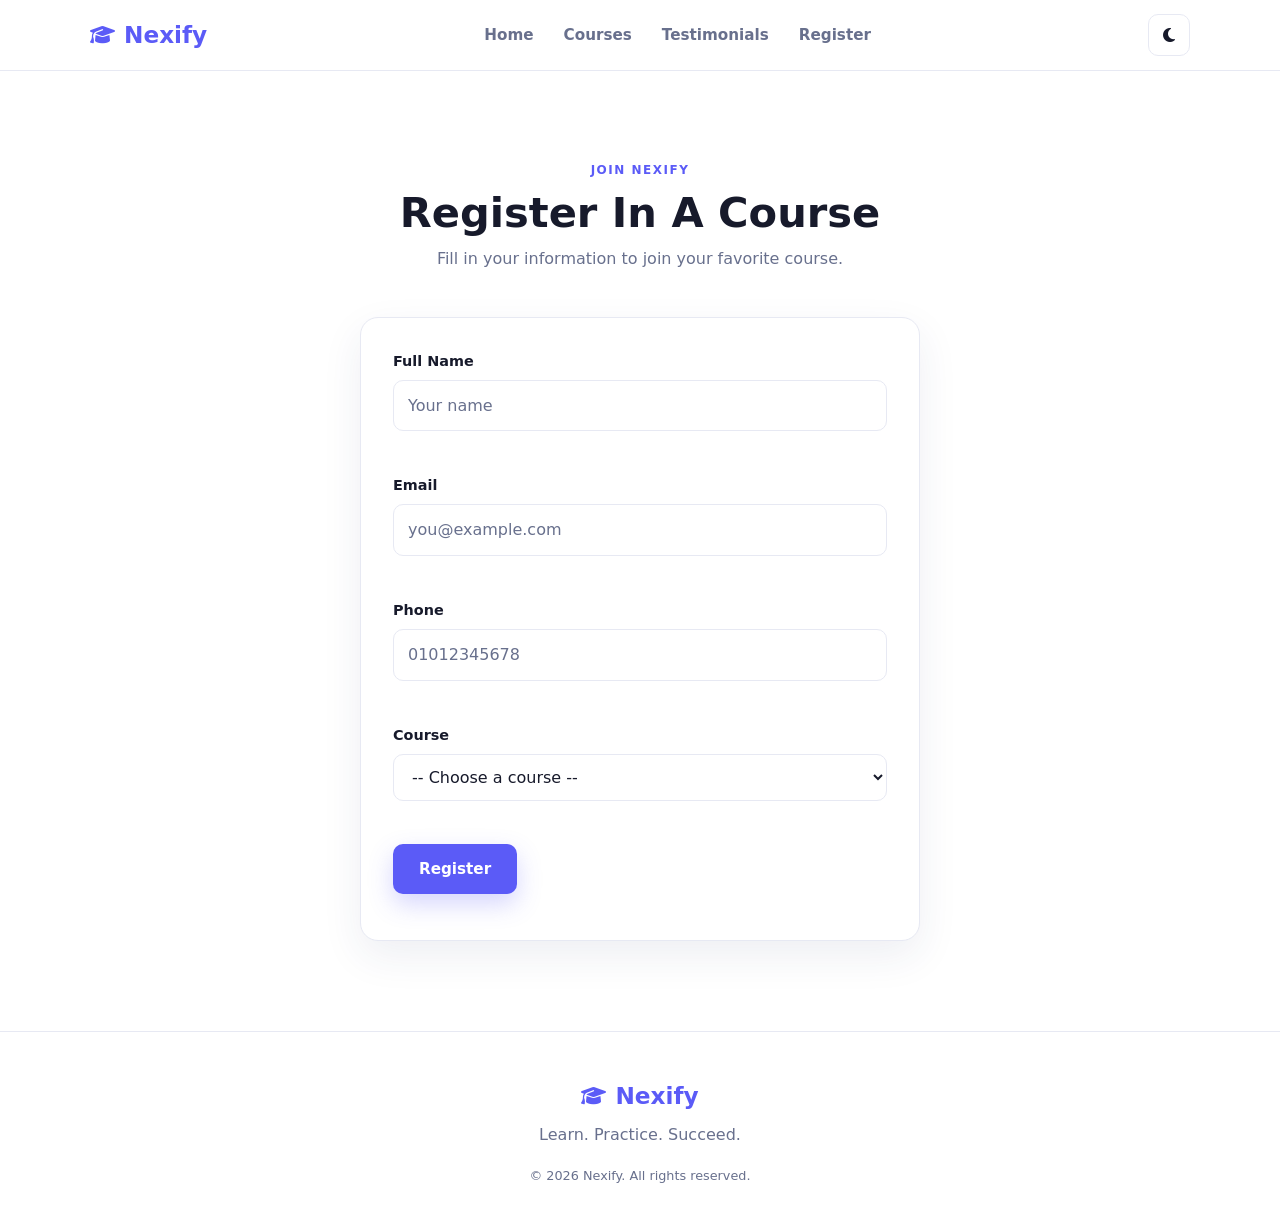
==== register.html @ 7db86cb8 "Add project2 files" ====
<!DOCTYPE html>
<html lang="en" data-theme="light">

<head>
    <meta charset="UTF-8">
    <meta name="viewport" content="width=device-width, initial-scale=1.0">

    <title>Register | Nexify Courses</title>

    <link rel="stylesheet"
        href="https://cdnjs.cloudflare.com/ajax/libs/font-awesome/6.5.1/css/all.min.css">

    <link rel="stylesheet" href="style.css">
</head>

<body>

    <!-- Header -->
    <header class="header">

        <div class="container header-inner">

            <a href="index.html" class="logo">
                <i class="fa-solid fa-graduation-cap"></i>
                Nexify
            </a>

            <nav id="nav" class="nav">

                <a href="index.html">Home</a>

                <a href="index.html#courses">
                    Courses
                </a>

                <a href="index.html#testimonials">
                    Testimonials
                </a>

                <a href="register.html">
                    Register
                </a>

            </nav>

            <div class="header-actions">

                <button id="theme-btn"
                    class="icon-btn"
                    aria-label="Toggle theme">

                    <i class="fa-solid fa-moon"></i>

                </button>

                <button id="menu-btn"
                    class="icon-btn menu-btn"
                    aria-label="Toggle menu">

                    <i class="fa-solid fa-bars"></i>

                </button>

            </div>

        </div>

    </header>


    <!-- Register Section -->
    <section class="section">

        <div class="container">

            <div class="section-heading">

                <p>JOIN NEXIFY</p>

                <h1 class="section-title">
                    Register In A Course
                </h1>

                <span>
                    Fill in your information to join your favorite course.
                </span>

            </div>


            <!-- Registration Form -->
            <form id="register-form"
                class="form"
                novalidate>


                <!-- Name -->
                <div class="field">

                    <label for="name">
                        Full Name
                    </label>

                    <input
                        type="text"
                        id="name"
                        placeholder="Your name"
                    >

                    <small class="error"></small>

                </div>


                <!-- Email -->
                <div class="field">

                    <label for="email">
                        Email
                    </label>

                    <input
                        type="email"
                        id="email"
                        placeholder="you@example.com"
                    >

                    <small class="error"></small>

                </div>


                <!-- Phone -->
                <div class="field">

                    <label for="phone">
                        Phone
                    </label>

                    <input
                        type="text"
                        id="phone"
                        placeholder="01012345678"
                    >

                    <small class="error"></small>

                </div>


                <!-- Course -->
                <div class="field">

                    <label for="course">
                        Course
                    </label>

                    <select id="course">

                        <option value="">
                            -- Choose a course --
                        </option>

                    </select>

                    <small class="error"></small>

                </div>


                <button
                    type="submit"
                    class="btn">

                    Register

                </button>


                <p
                    id="form-success"
                    class="success">
                </p>

            </form>

        </div>

    </section>


    <!-- Footer -->
    <footer class="footer">

        <div class="container">

            <h2 class="logo">

                <i class="fa-solid fa-graduation-cap"></i>

                Nexify

            </h2>

            <p>
                Learn. Practice. Succeed.
            </p>

            <p class="copyright">
                &copy; 2026 Nexify. All rights reserved.
            </p>

        </div>

    </footer>


    <script src="register.js"></script>

</body>

</html>
---- style.css ----
/* =========================
   Theme
========================= */

:root,
[data-theme="light"] {
    --bg: #ffffff;
    --bg-alt: #f5f7ff;
    --text: #171a2b;
    --muted: #68708d;
    --card: #ffffff;
    --border: #e7e9f3;
    --primary: #5b5bf7;
    --primary-dark: #4545d8;
    --primary-text: #ffffff;
    --success: #20a36a;
    --danger: #e5484d;
    --shadow: 0 15px 40px rgba(40, 45, 100, 0.08);
}

[data-theme="dark"] {
    --bg: #0b0e19;
    --bg-alt: #111526;
    --text: #f4f5ff;
    --muted: #9ba3c2;
    --card: #171c31;
    --border: #292f4b;
    --primary: #7774ff;
    --primary-dark: #625ff0;
    --primary-text: #ffffff;
    --success: #36c98a;
    --danger: #ff6268;
    --shadow: 0 15px 40px rgba(0, 0, 0, 0.3);
}


/* =========================
   Reset
========================= */

* {
    box-sizing: border-box;
    margin: 0;
    padding: 0;
}

html {
    scroll-behavior: smooth;
    scroll-padding-top: 70px;
}

body {
    font-family: "Segoe UI", system-ui, sans-serif;
    background: var(--bg);
    color: var(--text);
    line-height: 1.6;
    transition: background 0.3s, color 0.3s;
}

a {
    color: inherit;
    text-decoration: none;
}

button,
input,
select {
    font: inherit;
}

button {
    cursor: pointer;
}

.container {
    width: min(1100px, 92%);
    margin-inline: auto;
}


/* =========================
   Header
========================= */

.header {
    position: sticky;
    top: 0;
    z-index: 50;

    background: rgba(255, 255, 255, 0.88);
    border-bottom: 1px solid var(--border);

    backdrop-filter: blur(12px);

    transition: 0.3s;
}

[data-theme="dark"] .header {
    background: rgba(11, 14, 25, 0.88);
}

.header-inner {
    height: 70px;

    display: flex;
    align-items: center;
    justify-content: space-between;
}

.logo {
    display: flex;
    align-items: center;
    gap: 9px;

    color: var(--primary);

    font-size: 1.45rem;
    font-weight: 800;
}

.logo i {
    font-size: 1.25rem;
}

.nav {
    display: flex;
    align-items: center;
    gap: 30px;
}

.nav a {
    position: relative;

    color: var(--muted);

    font-size: 0.95rem;
    font-weight: 600;

    transition: color 0.3s;
}

.nav a::after {
    content: "";

    position: absolute;
    left: 0;
    bottom: -8px;

    width: 0;
    height: 2px;

    background: var(--primary);

    transition: width 0.3s;
}

.nav a:hover {
    color: var(--primary);
}

.nav a:hover::after {
    width: 100%;
}

.header-actions {
    display: flex;
    align-items: center;
    gap: 8px;
}

.icon-btn {
    width: 42px;
    height: 42px;

    display: grid;
    place-items: center;

    border: 1px solid var(--border);
    border-radius: 10px;

    background: var(--card);
    color: var(--text);

    transition: 0.3s;
}

.icon-btn:hover {
    border-color: var(--primary);
    color: var(--primary);

    transform: translateY(-2px);
}

.menu-btn {
    display: none;
}


/* =========================
   Hero
========================= */

.hero {
    position: relative;

    padding: 100px 0 80px;

    text-align: center;

    background:
        radial-gradient(
            circle at 20% 20%,
            rgba(91, 91, 247, 0.12),
            transparent 30%
        ),
        radial-gradient(
            circle at 80% 70%,
            rgba(124, 116, 255, 0.10),
            transparent 30%
        ),
        var(--bg-alt);

    overflow: hidden;
}

.hero-content {
    max-width: 760px;
    margin-inline: auto;
}

.hero-subtitle {
    display: inline-block;

    margin-bottom: 18px;
    padding: 7px 14px;

    border: 1px solid var(--border);
    border-radius: 30px;

    background: var(--card);
    color: var(--primary) !important;

    font-size: 0.75rem;
    font-weight: 800;
    letter-spacing: 1.5px;

    box-shadow: var(--shadow);
}

.hero h1 {
    max-width: 800px;
    margin-inline: auto;
    margin-bottom: 20px;

    font-size: clamp(2.5rem, 6vw, 4.3rem);
    line-height: 1.08;
    letter-spacing: -2px;
}

.hero h1 span {
    display: block;
    color: var(--primary);
}

.hero-description {
    max-width: 620px;
    margin: 0 auto 32px;

    color: var(--muted);

    font-size: 1.08rem;
}

.btn {
    display: inline-flex;
    align-items: center;
    justify-content: center;

    padding: 13px 26px;

    border: 0;
    border-radius: 10px;

    background: var(--primary);
    color: var(--primary-text);

    font-size: 0.95rem;
    font-weight: 700;

    box-shadow: 0 10px 25px rgba(91, 91, 247, 0.25);

    transition: 0.3s;
}

.btn:hover {
    background: var(--primary-dark);

    transform: translateY(-3px);

    box-shadow: 0 14px 30px rgba(91, 91, 247, 0.3);
}


/* =========================
   Counters
========================= */

.counters {
    position: relative;
    z-index: 2;

    display: grid;
    grid-template-columns: repeat(4, 1fr);
    gap: 16px;

    margin-top: 65px;
}

.counter-box {
    padding: 25px 15px;

    border: 1px solid var(--border);
    border-radius: 16px;

    background: var(--card);

    box-shadow: var(--shadow);

    transition: 0.3s;
}

.counter-box:hover {
    transform: translateY(-5px);
}

.counter {
    margin-bottom: 3px;

    color: var(--primary);

    font-size: 2.2rem;
    font-weight: 800;
}

.counter-box p {
    color: var(--muted);
    font-size: 0.9rem;
}


/* =========================
   Sections
========================= */

.section {
    padding: 90px 0;
}

.section.alt {
    background: var(--bg-alt);
}

.section-heading {
    margin-bottom: 45px;

    text-align: center;
}

.section-heading > p {
    margin-bottom: 8px;

    color: var(--primary);

    font-size: 0.75rem;
    font-weight: 800;
    letter-spacing: 1.5px;
}

.section-title {
    margin-bottom: 8px;

    font-size: clamp(2rem, 4vw, 2.6rem);
    line-height: 1.2;
}

.section-heading span {
    color: var(--muted);
}


/* =========================
   Grid
========================= */

.grid {
    display: grid;
    grid-template-columns: repeat(3, 1fr);
    gap: 22px;
}

.status {
    margin-top: 20px;

    text-align: center;
    color: var(--muted);
}


/* =========================
   Course Card
========================= */

.card {
    position: relative;

    display: flex;
    flex-direction: column;
    gap: 13px;

    min-height: 260px;

    padding: 28px;

    border: 1px solid var(--border);
    border-radius: 18px;

    background: var(--card);

    box-shadow: var(--shadow);

    overflow: hidden;

    transition: 0.35s;
}

.card::before {
    content: "";

    position: absolute;
    top: 0;
    left: 0;

    width: 100%;
    height: 4px;

    background: var(--primary);

    transform: scaleX(0);
    transform-origin: left;

    transition: 0.35s;
}

.card:hover {
    transform: translateY(-8px);

    border-color: rgba(91, 91, 247, 0.3);

    box-shadow:
        0 20px 45px rgba(40, 45, 100, 0.12);
}

.card:hover::before {
    transform: scaleX(1);
}

.card .card-icon {
    width: 55px;
    height: 55px;

    display: grid;
    place-items: center;

    border-radius: 14px;

    background: rgba(91, 91, 247, 0.1);
    color: var(--primary);

    font-size: 1.5rem;
}

.card h3 {
    font-size: 1.25rem;
}

.card p {
    flex: 1;

    color: var(--muted);

    font-size: 0.95rem;
}

.card .details-btn {
    align-self: flex-start;

    padding: 9px 17px;

    border: 1px solid var(--primary);
    border-radius: 9px;

    background: transparent;
    color: var(--primary);

    font-weight: 700;

    transition: 0.3s;
}

.card .details-btn:hover {
    background: var(--primary);
    color: var(--primary-text);

    transform: translateY(-2px);
}


/* =========================
   Testimonials
========================= */

.testimonial {
    position: relative;

    padding: 28px;

    border: 1px solid var(--border);
    border-radius: 18px;

    background: var(--card);

    box-shadow: var(--shadow);

    transition: 0.3s;
}

.testimonial:hover {
    transform: translateY(-5px);
}

.testimonial .quote-icon {
    margin-bottom: 12px;

    color: var(--primary);

    font-size: 1.5rem;
}

.testimonial > p {
    color: var(--muted);
    font-size: 0.95rem;
}

.testimonial .user {
    display: flex;
    align-items: center;
    gap: 12px;

    margin-top: 22px;
}

.testimonial .user i {
    width: 45px;
    height: 45px;

    display: grid;
    place-items: center;

    border-radius: 50%;

    background: rgba(91, 91, 247, 0.1);
    color: var(--primary);

    font-size: 1.1rem;
}

.testimonial .user strong {
    display: block;
}

.testimonial .user span {
    color: var(--muted);
    font-size: 0.85rem;
}


/* =========================
   Form
========================= */

.form {
    max-width: 560px;

    margin-inline: auto;
    padding: 32px;

    border: 1px solid var(--border);
    border-radius: 18px;

    background: var(--card);

    box-shadow: var(--shadow);
}

.field {
    display: flex;
    flex-direction: column;
    gap: 7px;

    margin-bottom: 18px;
}

.field label {
    font-size: 0.9rem;
    font-weight: 700;
}

.field input,
.field select {
    width: 100%;

    padding: 12px 14px;

    border: 1px solid var(--border);
    border-radius: 10px;

    outline: none;

    background: var(--bg);
    color: var(--text);

    transition: 0.3s;
}

.field input::placeholder {
    color: var(--muted);
}

.field input:focus,
.field select:focus {
    border-color: var(--primary);

    box-shadow: 0 0 0 3px rgba(91, 91, 247, 0.12);
}

.field.invalid input,
.field.invalid select {
    border-color: var(--danger);
}

.field.valid input,
.field.valid select {
    border-color: var(--success);
}

.error {
    min-height: 18px;

    color: var(--danger);

    font-size: 0.8rem;
}

.success {
    margin-top: 14px;

    color: var(--success);

    font-weight: 700;
}


/* =========================
   Footer
========================= */

.footer {
    padding: 45px 0;

    text-align: center;

    border-top: 1px solid var(--border);

    background: var(--bg);
}

.footer .logo {
    justify-content: center;

    margin-bottom: 8px;
}

.footer p {
    color: var(--muted);
}

.footer .copyright {
    margin-top: 18px;

    font-size: 0.8rem;
}


/* =========================
   Modal
========================= */

.modal {
    position: fixed;
    inset: 0;
    z-index: 100;

    display: none;
    align-items: center;
    justify-content: center;

    padding: 20px;

    background: rgba(0, 0, 0, 0.65);

    backdrop-filter: blur(5px);
}

.modal.open {
    display: flex;
}

.modal-box {
    position: relative;

    width: min(500px, 100%);

    max-height: 85vh;
    overflow-y: auto;

    padding: 35px;

    border: 1px solid var(--border);
    border-radius: 20px;

    background: var(--card);

    box-shadow: 0 25px 70px rgba(0, 0, 0, 0.25);

    animation: modalShow 0.25s ease;
}

@keyframes modalShow {
    from {
        opacity: 0;
        transform: translateY(20px) scale(0.96);
    }

    to {
        opacity: 1;
        transform: translateY(0) scale(1);
    }
}

.modal-close {
    position: absolute;

    top: 14px;
    right: 14px;
}

.modal-box .big-icon {
    margin-bottom: 15px;

    color: var(--primary);

    font-size: 3rem;
}

.modal-box h2 {
    margin-bottom: 10px;
}

.modal-box p {
    margin: 10px 0 20px;

    color: var(--muted);
}


/* =========================
   Scroll Button
========================= */

.scroll-btn {
    position: fixed;

    right: 22px;
    bottom: 22px;

    width: 48px;
    height: 48px;

    z-index: 40;

    display: grid;
    place-items: center;

    border: 0;
    border-radius: 50%;

    background: var(--primary);
    color: var(--primary-text);

    font-size: 1rem;

    box-shadow: var(--shadow);

    opacity: 0;
    visibility: hidden;

    transform: translateY(15px);

    transition:
        opacity 0.3s,
        visibility 0.3s,
        transform 0.3s;
}

.scroll-btn.show {
    opacity: 1;
    visibility: visible;

    transform: translateY(0);
}

.scroll-btn:hover {
    background: var(--primary-dark);

    transform: translateY(-3px);
}


/* =========================
   Responsive
========================= */

@media (max-width: 900px) {

    .grid {
        grid-template-columns: repeat(2, 1fr);
    }

    .counters {
        grid-template-columns: repeat(2, 1fr);
    }

    .hero {
        padding: 80px 0 70px;
    }
}


@media (max-width: 700px) {

    .header-inner {
        height: 64px;
    }

    .menu-btn {
        display: grid;
    }

    .nav {
        position: absolute;

        top: 64px;
        left: 0;
        right: 0;

        display: flex;
        flex-direction: column;
        align-items: stretch;

        gap: 0;

        max-height: 0;
        overflow: hidden;

        background: var(--bg);

        border-bottom: 1px solid var(--border);

        transition: max-height 0.3s ease;
    }

    .nav.open {
        max-height: 300px;
    }

    .nav a {
        padding: 15px 4%;

        border-bottom: 1px solid var(--border);
    }

    .nav a::after {
        display: none;
    }

    .hero {
        padding: 70px 0 60px;
    }

    .hero h1 {
        font-size: 2.6rem;
        letter-spacing: -1px;
    }

    .hero-description {
        font-size: 1rem;
    }

    .grid {
        grid-template-columns: 1fr;
    }

    .section {
        padding: 70px 0;
    }

    .form {
        padding: 24px;
    }
}


@media (max-width: 480px) {

    .logo {
        font-size: 1.25rem;
    }

    .header-actions {
        gap: 5px;
    }

    .icon-btn {
        width: 38px;
        height: 38px;
    }

    .hero h1 {
        font-size: 2.2rem;
    }

    .counters {
        gap: 10px;
    }

    .counter-box {
        padding: 20px 8px;
    }

    .counter {
        font-size: 1.8rem;
    }

    .counter-box p {
        font-size: 0.8rem;
    }

    .section-title {
        font-size: 1.9rem;
    }

    .modal-box {
        padding: 28px 20px;
    }
}
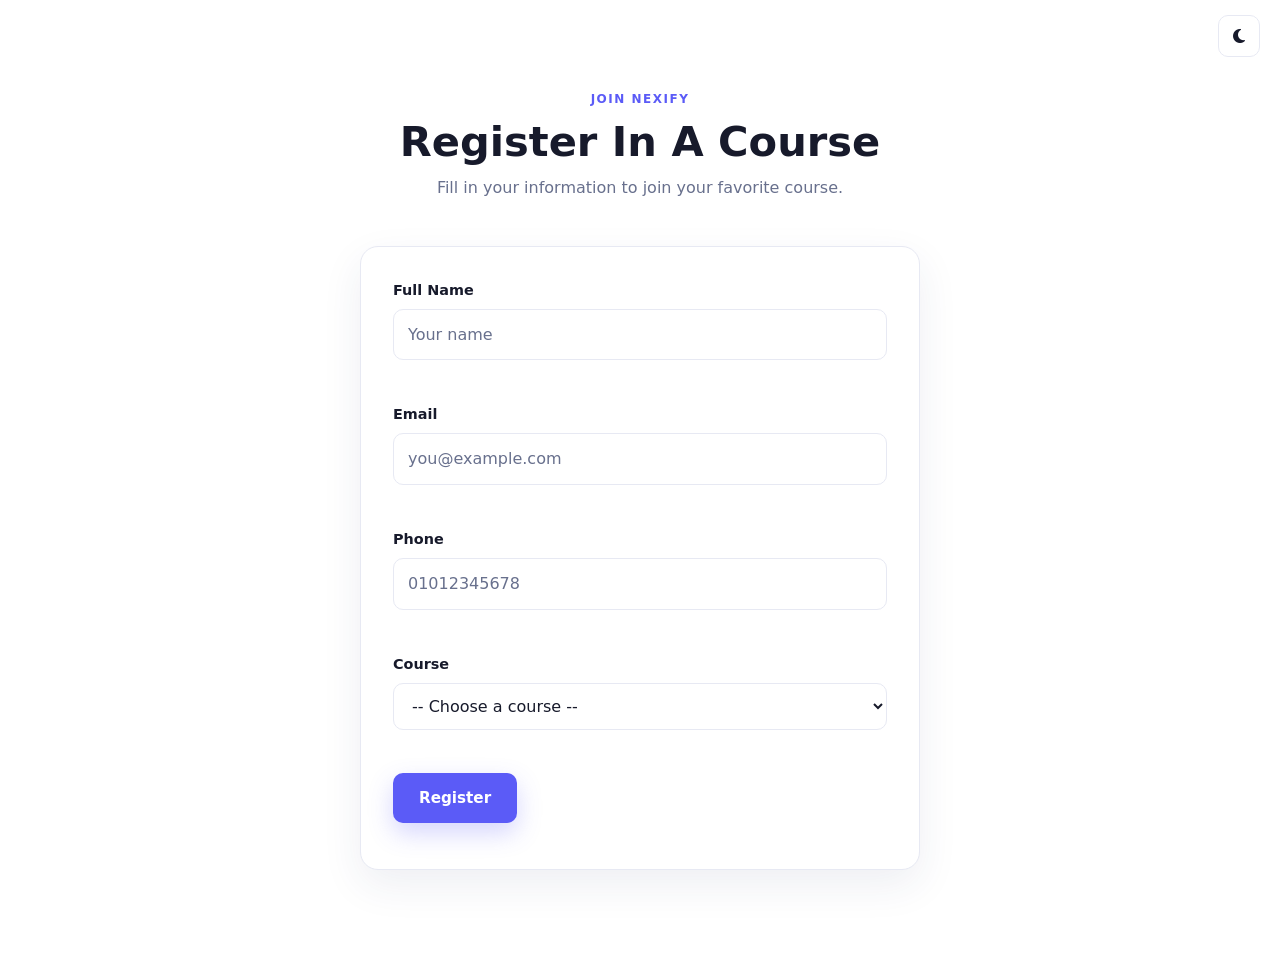
==== commit 72152dcd: "Update Nxify website" ====
--- a/register.html
+++ b/register.html
@@ -1,222 +1,86 @@
-<!DOCTYPE html>
+<!doctype html>
 <html lang="en" data-theme="light">
-
-<head>
-    <meta charset="UTF-8">
-    <meta name="viewport" content="width=device-width, initial-scale=1.0">
+  <head>
+    <meta charset="UTF-8" />
+    <meta name="viewport" content="width=device-width, initial-scale=1.0" />
 
     <title>Register | Nexify Courses</title>
 
-    <link rel="stylesheet"
-        href="https://cdnjs.cloudflare.com/ajax/libs/font-awesome/6.5.1/css/all.min.css">
+    <link
+      rel="stylesheet"
+      href="https://cdnjs.cloudflare.com/ajax/libs/font-awesome/6.5.1/css/all.min.css"
+    />
 
-    <link rel="stylesheet" href="style.css">
-</head>
+    <link rel="stylesheet" href="style.css" />
+  </head>
 
-<body>
-
-    <!-- Header -->
-    <header class="header">
-
-        <div class="container header-inner">
-
-            <a href="index.html" class="logo">
-                <i class="fa-solid fa-graduation-cap"></i>
-                Nexify
-            </a>
-
-            <nav id="nav" class="nav">
-
-                <a href="index.html">Home</a>
-
-                <a href="index.html#courses">
-                    Courses
-                </a>
-
-                <a href="index.html#testimonials">
-                    Testimonials
-                </a>
-
-                <a href="register.html">
-                    Register
-                </a>
-
-            </nav>
-
-            <div class="header-actions">
-
-                <button id="theme-btn"
-                    class="icon-btn"
-                    aria-label="Toggle theme">
-
-                    <i class="fa-solid fa-moon"></i>
-
-                </button>
-
-                <button id="menu-btn"
-                    class="icon-btn menu-btn"
-                    aria-label="Toggle menu">
-
-                    <i class="fa-solid fa-bars"></i>
-
-                </button>
-
-            </div>
-
-        </div>
-
-    </header>
-
+  <body>
+    <button
+      id="theme-btn"
+      class="icon-btn register-theme-btn"
+      aria-label="Toggle theme"
+    >
+      <i class="fa-solid fa-moon"></i>
+    </button>
 
     <!-- Register Section -->
     <section class="section">
+      <div class="container">
+        <div class="section-heading">
+          <p>JOIN NEXIFY</p>
 
-        <div class="container">
+          <h1 class="section-title">Register In A Course</h1>
 
-            <div class="section-heading">
-
-                <p>JOIN NEXIFY</p>
-
-                <h1 class="section-title">
-                    Register In A Course
-                </h1>
-
-                <span>
-                    Fill in your information to join your favorite course.
-                </span>
-
-            </div>
-
-
-            <!-- Registration Form -->
-            <form id="register-form"
-                class="form"
-                novalidate>
-
-
-                <!-- Name -->
-                <div class="field">
-
-                    <label for="name">
-                        Full Name
-                    </label>
-
-                    <input
-                        type="text"
-                        id="name"
-                        placeholder="Your name"
-                    >
-
-                    <small class="error"></small>
-
-                </div>
-
-
-                <!-- Email -->
-                <div class="field">
-
-                    <label for="email">
-                        Email
-                    </label>
-
-                    <input
-                        type="email"
-                        id="email"
-                        placeholder="you@example.com"
-                    >
-
-                    <small class="error"></small>
-
-                </div>
-
-
-                <!-- Phone -->
-                <div class="field">
-
-                    <label for="phone">
-                        Phone
-                    </label>
-
-                    <input
-                        type="text"
-                        id="phone"
-                        placeholder="01012345678"
-                    >
-
-                    <small class="error"></small>
-
-                </div>
-
-
-                <!-- Course -->
-                <div class="field">
-
-                    <label for="course">
-                        Course
-                    </label>
-
-                    <select id="course">
-
-                        <option value="">
-                            -- Choose a course --
-                        </option>
-
-                    </select>
-
-                    <small class="error"></small>
-
-                </div>
-
-
-                <button
-                    type="submit"
-                    class="btn">
-
-                    Register
-
-                </button>
-
-
-                <p
-                    id="form-success"
-                    class="success">
-                </p>
-
-            </form>
-
+          <span> Fill in your information to join your favorite course. </span>
         </div>
 
+        <!-- Registration Form -->
+        <form id="register-form" class="form" novalidate>
+          <!-- Name -->
+          <div class="field">
+            <label for="name"> Full Name </label>
+
+            <input type="text" id="name" placeholder="Your name" />
+
+            <small class="error"></small>
+          </div>
+
+          <!-- Email -->
+          <div class="field">
+            <label for="email"> Email </label>
+
+            <input type="email" id="email" placeholder="you@example.com" />
+
+            <small class="error"></small>
+          </div>
+
+          <!-- Phone -->
+          <div class="field">
+            <label for="phone"> Phone </label>
+
+            <input type="text" id="phone" placeholder="01012345678" />
+
+            <small class="error"></small>
+          </div>
+
+          <!-- Course -->
+          <div class="field">
+            <label for="course"> Course </label>
+
+            <select id="course">
+              <option value="">-- Choose a course --</option>
+            </select>
+
+            <small class="error"></small>
+          </div>
+
+          <button type="submit" class="btn">Register</button>
+
+          <p id="form-success" class="success"></p>
+        </form>
+      </div>
     </section>
 
-
-    <!-- Footer -->
-    <footer class="footer">
-
-        <div class="container">
-
-            <h2 class="logo">
-
-                <i class="fa-solid fa-graduation-cap"></i>
-
-                Nexify
-
-            </h2>
-
-            <p>
-                Learn. Practice. Succeed.
-            </p>
-
-            <p class="copyright">
-                &copy; 2026 Nexify. All rights reserved.
-            </p>
-
-        </div>
-
-    </footer>
-
-
     <script src="register.js"></script>
-
-</body>
-
-</html>+  </body>
+</html>
--- a/style.css
+++ b/style.css
@@ -1,7 +1,3 @@
-/* =========================
-   Theme
-========================= */
-
 :root,
 [data-theme="light"] {
     --bg: #ffffff;
@@ -33,10 +29,7 @@
     --shadow: 0 15px 40px rgba(0, 0, 0, 0.3);
 }
 
-
-/* =========================
-   Reset
-========================= */
+/* Reset CSS */
 
 * {
     box-sizing: border-box;
@@ -46,10 +39,11 @@
 
 html {
     scroll-behavior: smooth;
-    scroll-padding-top: 70px;
+    scroll-padding-top: 25px;
 }
 
 body {
+    margin-left: 240px;
     font-family: "Segoe UI", system-ui, sans-serif;
     background: var(--bg);
     color: var(--text);
@@ -77,92 +71,75 @@
     margin-inline: auto;
 }
 
-
-/* =========================
-   Header
-========================= */
+/* Sidebar */
 
 .header {
-    position: sticky;
+    position: fixed;
     top: 0;
+    left: 0;
+    width: 240px;
+    height: 100vh;
+    height: 100dvh;
     z-index: 50;
-
-    background: rgba(255, 255, 255, 0.88);
-    border-bottom: 1px solid var(--border);
-
-    backdrop-filter: blur(12px);
-
-    transition: 0.3s;
-}
-
-[data-theme="dark"] .header {
-    background: rgba(11, 14, 25, 0.88);
-}
-
-.header-inner {
-    height: 70px;
-
+    background: var(--bg);
+    border-right: 1px solid var(--border);
+    transition: background 0.3s;
+}
+
+.sidebar {
     display: flex;
-    align-items: center;
-    justify-content: space-between;
+    flex-direction: column;
+    height: 100%;
+    padding: 28px 18px;
 }
 
 .logo {
     display: flex;
     align-items: center;
-    gap: 9px;
-
-    color: var(--primary);
-
-    font-size: 1.45rem;
+    gap: 10px;
+    margin-bottom: 40px;
+    font-size: 1.5rem;
     font-weight: 800;
-}
-
-.logo i {
-    font-size: 1.25rem;
+    color: var(--primary);
+    flex-shrink: 0;
 }
 
 .nav {
     display: flex;
+    flex-direction: column;
+    gap: 10px;
+}
+
+.nav a {
+    display: flex;
     align-items: center;
-    gap: 30px;
-}
-
-.nav a {
-    position: relative;
-
-    color: var(--muted);
-
-    font-size: 0.95rem;
-    font-weight: 600;
-
-    transition: color 0.3s;
+    gap: 12px;
+    padding: 13px 14px;
+    border-radius: 10px;
+    color: var(--muted);
+    transition:
+        background-color 0.3s ease,
+        color 0.3s ease,
+        transform 0.3s ease;
+}
+
+.nav a:hover {
+    color: var(--primary);
+    background: var(--bg-alt);
+    transform: translateX(5px);
 }
 
 .nav a::after {
-    content: "";
-
-    position: absolute;
-    left: 0;
-    bottom: -8px;
-
-    width: 0;
-    height: 2px;
-
-    background: var(--primary);
-
-    transition: width 0.3s;
-}
-
-.nav a:hover {
-    color: var(--primary);
-}
-
-.nav a:hover::after {
-    width: 100%;
-}
-
-.header-actions {
+    display: none;
+}
+
+/* Top Actions */
+
+.top-actions {
+    position: fixed;
+    top: 15px;
+    right: 20px;
+    z-index: 100;
     display: flex;
     align-items: center;
     gap: 8px;
@@ -171,23 +148,18 @@
 .icon-btn {
     width: 42px;
     height: 42px;
-
     display: grid;
     place-items: center;
-
     border: 1px solid var(--border);
     border-radius: 10px;
-
     background: var(--card);
     color: var(--text);
-
     transition: 0.3s;
 }
 
 .icon-btn:hover {
     border-color: var(--primary);
     color: var(--primary);
-
     transform: translateY(-2px);
 }
 
@@ -195,31 +167,20 @@
     display: none;
 }
 
-
-/* =========================
-   Hero
-========================= */
+/* Hero */
 
 .hero {
     position: relative;
-
     padding: 100px 0 80px;
-
     text-align: center;
-
     background:
-        radial-gradient(
-            circle at 20% 20%,
+        radial-gradient(circle at 20% 20%,
             rgba(91, 91, 247, 0.12),
-            transparent 30%
-        ),
-        radial-gradient(
-            circle at 80% 70%,
+            transparent 30%),
+        radial-gradient(circle at 80% 70%,
             rgba(124, 116, 255, 0.10),
-            transparent 30%
-        ),
+            transparent 30%),
         var(--bg-alt);
-
     overflow: hidden;
 }
 
@@ -230,20 +191,15 @@
 
 .hero-subtitle {
     display: inline-block;
-
     margin-bottom: 18px;
     padding: 7px 14px;
-
     border: 1px solid var(--border);
     border-radius: 30px;
-
     background: var(--card);
     color: var(--primary) !important;
-
     font-size: 0.75rem;
     font-weight: 800;
     letter-spacing: 1.5px;
-
     box-shadow: var(--shadow);
 }
 
@@ -251,7 +207,6 @@
     max-width: 800px;
     margin-inline: auto;
     margin-bottom: 20px;
-
     font-size: clamp(2.5rem, 6vw, 4.3rem);
     line-height: 1.08;
     letter-spacing: -2px;
@@ -265,9 +220,7 @@
 .hero-description {
     max-width: 620px;
     margin: 0 auto 32px;
-
-    color: var(--muted);
-
+    color: var(--muted);
     font-size: 1.08rem;
 }
 
@@ -275,57 +228,40 @@
     display: inline-flex;
     align-items: center;
     justify-content: center;
-
     padding: 13px 26px;
-
     border: 0;
     border-radius: 10px;
-
     background: var(--primary);
     color: var(--primary-text);
-
     font-size: 0.95rem;
     font-weight: 700;
-
     box-shadow: 0 10px 25px rgba(91, 91, 247, 0.25);
-
     transition: 0.3s;
 }
 
 .btn:hover {
     background: var(--primary-dark);
-
     transform: translateY(-3px);
-
     box-shadow: 0 14px 30px rgba(91, 91, 247, 0.3);
 }
 
-
-/* =========================
-   Counters
-========================= */
+/* Counters */
 
 .counters {
     position: relative;
     z-index: 2;
-
     display: grid;
     grid-template-columns: repeat(4, 1fr);
     gap: 16px;
-
     margin-top: 65px;
 }
 
 .counter-box {
     padding: 25px 15px;
-
     border: 1px solid var(--border);
     border-radius: 16px;
-
     background: var(--card);
-
     box-shadow: var(--shadow);
-
     transition: 0.3s;
 }
 
@@ -335,9 +271,7 @@
 
 .counter {
     margin-bottom: 3px;
-
-    color: var(--primary);
-
+    color: var(--primary);
     font-size: 2.2rem;
     font-weight: 800;
 }
@@ -347,10 +281,7 @@
     font-size: 0.9rem;
 }
 
-
-/* =========================
-   Sections
-========================= */
+/* Sections */
 
 .section {
     padding: 90px 0;
@@ -362,15 +293,12 @@
 
 .section-heading {
     margin-bottom: 45px;
-
     text-align: center;
 }
 
-.section-heading > p {
+.section-heading>p {
     margin-bottom: 8px;
-
-    color: var(--primary);
-
+    color: var(--primary);
     font-size: 0.75rem;
     font-weight: 800;
     letter-spacing: 1.5px;
@@ -378,7 +306,6 @@
 
 .section-title {
     margin-bottom: 8px;
-
     font-size: clamp(2rem, 4vw, 2.6rem);
     line-height: 1.2;
 }
@@ -387,10 +314,7 @@
     color: var(--muted);
 }
 
-
-/* =========================
-   Grid
-========================= */
+/* Grid */
 
 .grid {
     display: grid;
@@ -400,64 +324,44 @@
 
 .status {
     margin-top: 20px;
-
     text-align: center;
     color: var(--muted);
 }
 
-
-/* =========================
-   Course Card
-========================= */
+/* Course Cards */
 
 .card {
     position: relative;
-
     display: flex;
     flex-direction: column;
     gap: 13px;
-
     min-height: 260px;
-
     padding: 28px;
-
     border: 1px solid var(--border);
     border-radius: 18px;
-
     background: var(--card);
-
     box-shadow: var(--shadow);
-
     overflow: hidden;
-
     transition: 0.35s;
 }
 
 .card::before {
     content: "";
-
     position: absolute;
     top: 0;
     left: 0;
-
     width: 100%;
     height: 4px;
-
     background: var(--primary);
-
     transform: scaleX(0);
     transform-origin: left;
-
     transition: 0.35s;
 }
 
 .card:hover {
     transform: translateY(-8px);
-
     border-color: rgba(91, 91, 247, 0.3);
-
-    box-shadow:
-        0 20px 45px rgba(40, 45, 100, 0.12);
+    box-shadow: 0 20px 45px rgba(40, 45, 100, 0.12);
 }
 
 .card:hover::before {
@@ -467,15 +371,11 @@
 .card .card-icon {
     width: 55px;
     height: 55px;
-
     display: grid;
     place-items: center;
-
     border-radius: 14px;
-
     background: rgba(91, 91, 247, 0.1);
     color: var(--primary);
-
     font-size: 1.5rem;
 }
 
@@ -485,52 +385,36 @@
 
 .card p {
     flex: 1;
-
-    color: var(--muted);
-
+    color: var(--muted);
     font-size: 0.95rem;
 }
 
 .card .details-btn {
     align-self: flex-start;
-
     padding: 9px 17px;
-
     border: 1px solid var(--primary);
     border-radius: 9px;
-
     background: transparent;
     color: var(--primary);
-
     font-weight: 700;
-
     transition: 0.3s;
 }
 
 .card .details-btn:hover {
     background: var(--primary);
     color: var(--primary-text);
-
     transform: translateY(-2px);
 }
 
-
-/* =========================
-   Testimonials
-========================= */
+/* Testimonials */
 
 .testimonial {
     position: relative;
-
     padding: 28px;
-
     border: 1px solid var(--border);
     border-radius: 18px;
-
     background: var(--card);
-
     box-shadow: var(--shadow);
-
     transition: 0.3s;
 }
 
@@ -540,13 +424,11 @@
 
 .testimonial .quote-icon {
     margin-bottom: 12px;
-
-    color: var(--primary);
-
+    color: var(--primary);
     font-size: 1.5rem;
 }
 
-.testimonial > p {
+.testimonial>p {
     color: var(--muted);
     font-size: 0.95rem;
 }
@@ -555,22 +437,17 @@
     display: flex;
     align-items: center;
     gap: 12px;
-
     margin-top: 22px;
 }
 
 .testimonial .user i {
     width: 45px;
     height: 45px;
-
     display: grid;
     place-items: center;
-
     border-radius: 50%;
-
     background: rgba(91, 91, 247, 0.1);
     color: var(--primary);
-
     font-size: 1.1rem;
 }
 
@@ -583,22 +460,15 @@
     font-size: 0.85rem;
 }
 
-
-/* =========================
-   Form
-========================= */
+/* Form */
 
 .form {
     max-width: 560px;
-
     margin-inline: auto;
     padding: 32px;
-
     border: 1px solid var(--border);
     border-radius: 18px;
-
     background: var(--card);
-
     box-shadow: var(--shadow);
 }
 
@@ -606,7 +476,6 @@
     display: flex;
     flex-direction: column;
     gap: 7px;
-
     margin-bottom: 18px;
 }
 
@@ -618,17 +487,12 @@
 .field input,
 .field select {
     width: 100%;
-
     padding: 12px 14px;
-
     border: 1px solid var(--border);
     border-radius: 10px;
-
     outline: none;
-
     background: var(--bg);
     color: var(--text);
-
     transition: 0.3s;
 }
 
@@ -639,7 +503,6 @@
 .field input:focus,
 .field select:focus {
     border-color: var(--primary);
-
     box-shadow: 0 0 0 3px rgba(91, 91, 247, 0.12);
 }
 
@@ -655,38 +518,27 @@
 
 .error {
     min-height: 18px;
-
     color: var(--danger);
-
     font-size: 0.8rem;
 }
 
 .success {
     margin-top: 14px;
-
     color: var(--success);
-
     font-weight: 700;
 }
 
-
-/* =========================
-   Footer
-========================= */
+/* Footer */
 
 .footer {
     padding: 45px 0;
-
     text-align: center;
-
     border-top: 1px solid var(--border);
-
     background: var(--bg);
 }
 
 .footer .logo {
     justify-content: center;
-
     margin-bottom: 8px;
 }
 
@@ -696,28 +548,20 @@
 
 .footer .copyright {
     margin-top: 18px;
-
     font-size: 0.8rem;
 }
 
-
-/* =========================
-   Modal
-========================= */
+/* Modal */
 
 .modal {
     position: fixed;
     inset: 0;
     z-index: 100;
-
     display: none;
     align-items: center;
     justify-content: center;
-
     padding: 20px;
-
     background: rgba(0, 0, 0, 0.65);
-
     backdrop-filter: blur(5px);
 }
 
@@ -727,21 +571,14 @@
 
 .modal-box {
     position: relative;
-
     width: min(500px, 100%);
-
     max-height: 85vh;
     overflow-y: auto;
-
     padding: 35px;
-
     border: 1px solid var(--border);
     border-radius: 20px;
-
     background: var(--card);
-
     box-shadow: 0 25px 70px rgba(0, 0, 0, 0.25);
-
     animation: modalShow 0.25s ease;
 }
 
@@ -759,16 +596,13 @@
 
 .modal-close {
     position: absolute;
-
     top: 14px;
     right: 14px;
 }
 
 .modal-box .big-icon {
     margin-bottom: 15px;
-
-    color: var(--primary);
-
+    color: var(--primary);
     font-size: 3rem;
 }
 
@@ -778,70 +612,46 @@
 
 .modal-box p {
     margin: 10px 0 20px;
-
-    color: var(--muted);
-}
-
-
-/* =========================
-   Scroll Button
-========================= */
+    color: var(--muted);
+}
+
+/* Scroll Button */
 
 .scroll-btn {
     position: fixed;
-
     right: 22px;
     bottom: 22px;
-
     width: 48px;
     height: 48px;
-
     z-index: 40;
-
     display: grid;
     place-items: center;
-
     border: 0;
     border-radius: 50%;
-
     background: var(--primary);
     color: var(--primary-text);
-
     font-size: 1rem;
-
     box-shadow: var(--shadow);
-
     opacity: 0;
     visibility: hidden;
-
     transform: translateY(15px);
-
-    transition:
-        opacity 0.3s,
-        visibility 0.3s,
-        transform 0.3s;
+    transition: opacity 0.3s, visibility 0.3s, transform 0.3s;
 }
 
 .scroll-btn.show {
     opacity: 1;
     visibility: visible;
-
     transform: translateY(0);
 }
 
 .scroll-btn:hover {
     background: var(--primary-dark);
-
     transform: translateY(-3px);
 }
 
-
-/* =========================
-   Responsive
-========================= */
+/* Tablet */
 
 @media (max-width: 900px) {
-
     .grid {
         grid-template-columns: repeat(2, 1fr);
     }
@@ -855,65 +665,134 @@
     }
 }
 
+/* Mobile Sidebar */
+
+
 
 @media (max-width: 700px) {
 
-    .header-inner {
-        height: 64px;
-    }
+    body {
+        margin-left: 0;
+    }
+
+    .header {
+        position: static;
+        width: 0;
+        height: 0;
+        overflow: visible;
+        padding: 0;
+    }
+
+    .sidebar {
+        position: static;
+        width: 0;
+        height: 0;
+        padding: 0;
+    }
+
+    .sidebar .logo {
+        display: none;
+    }
+
+    /* Hamburger Menu */
 
     .menu-btn {
-        display: grid;
-    }
+        position: fixed;
+        top: 12px;
+        left: 12px;
+        z-index: 102;
+        display: flex;
+        align-items: center;
+        justify-content: center;
+        width: 40px;
+        height: 40px;
+    }
+
+    /* Theme Button */
+
+    .top-actions {
+        position: fixed;
+        top: 12px;
+        right: 12px;
+        left: auto;
+        z-index: 102;
+        display: flex;
+        align-items: center;
+        gap: 10px;
+    }
+
+    /* Navigation Menu */
 
     .nav {
-        position: absolute;
-
-        top: 64px;
+        position: fixed;
+        top: 60px;
         left: 0;
-        right: 0;
-
         display: flex;
         flex-direction: column;
-        align-items: stretch;
-
-        gap: 0;
-
+        gap: 6px;
+        width: 220px;
+        height: auto;
         max-height: 0;
+        padding: 0;
         overflow: hidden;
-
+        visibility: hidden;
         background: var(--bg);
-
-        border-bottom: 1px solid var(--border);
-
-        transition: max-height 0.3s ease;
+        border: none;
+        border-radius: 0 12px 12px 0;
+        box-shadow: none;
+        z-index: 101;
+        transition:
+            max-height 0.3s ease,
+            padding 0.3s ease,
+            visibility 0.3s ease;
     }
 
     .nav.open {
-        max-height: 300px;
-    }
+        max-height: 350px;
+        padding: 12px 10px;
+        visibility: visible;
+        border: 1px solid var(--border);
+        box-shadow: var(--shadow);
+    }
+
 
     .nav a {
-        padding: 15px 4%;
-
-        border-bottom: 1px solid var(--border);
-    }
-
-    .nav a::after {
-        display: none;
+        display: flex;
+        align-items: center;
+        gap: 12px;
+        padding: 12px;
+        white-space: nowrap;
     }
 
     .hero {
-        padding: 70px 0 60px;
+        padding: 85px 0 50px;
     }
 
     .hero h1 {
-        font-size: 2.6rem;
+        font-size: 2rem;
         letter-spacing: -1px;
     }
 
     .hero-description {
-        font-size: 1rem;
+        font-size: 0.9rem;
+    }
+
+    .container {
+        width: 92%;
+    }
+
+    .counters {
+        grid-template-columns: 1fr;
+        gap: 10px;
+        margin-top: 35px;
+    }
+
+    .counter-box {
+        padding: 15px 8px;
+    }
+
+    .counter {
+        font-size: 1.6rem;
     }
 
     .grid {
@@ -921,23 +800,24 @@
     }
 
     .section {
-        padding: 70px 0;
+        padding: 50px 0;
     }
 
     .form {
-        padding: 24px;
-    }
-}
-
+        padding: 18px;
+    }
+
+    .footer {
+        padding: 35px 10px;
+    }
+}
+
+
+/* Small Mobile */
 
 @media (max-width: 480px) {
-
     .logo {
         font-size: 1.25rem;
-    }
-
-    .header-actions {
-        gap: 5px;
     }
 
     .icon-btn {
@@ -946,7 +826,7 @@
     }
 
     .hero h1 {
-        font-size: 2.2rem;
+        font-size: 1.8rem;
     }
 
     .counters {
@@ -954,11 +834,11 @@
     }
 
     .counter-box {
-        padding: 20px 8px;
+        padding: 15px 8px;
     }
 
     .counter {
-        font-size: 1.8rem;
+        font-size: 1.6rem;
     }
 
     .counter-box p {
@@ -972,4 +852,17 @@
     .modal-box {
         padding: 28px 20px;
     }
+}
+
+/* Register Page */
+
+body:has(#register-form) {
+    margin-left: 0;
+}
+
+.register-theme-btn {
+    position: fixed;
+    top: 15px;
+    right: 20px;
+    z-index: 100;
 }
